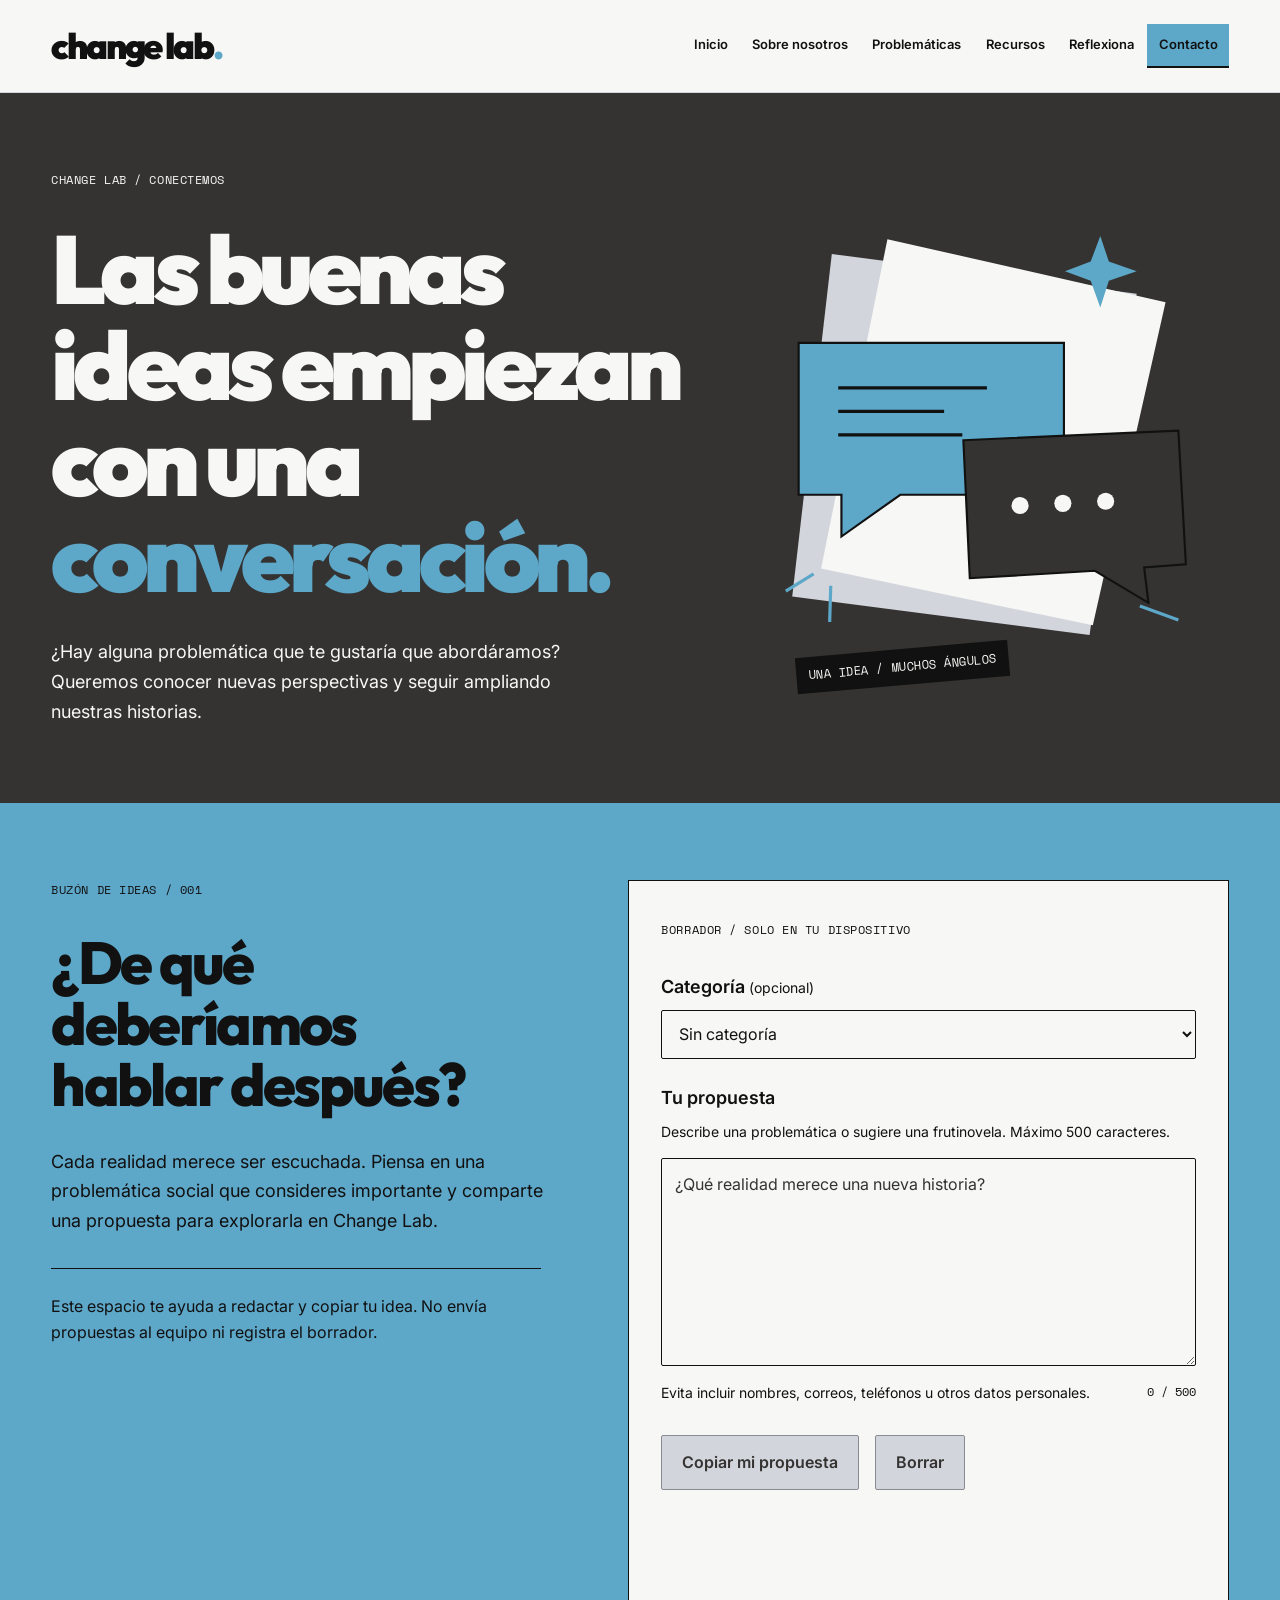
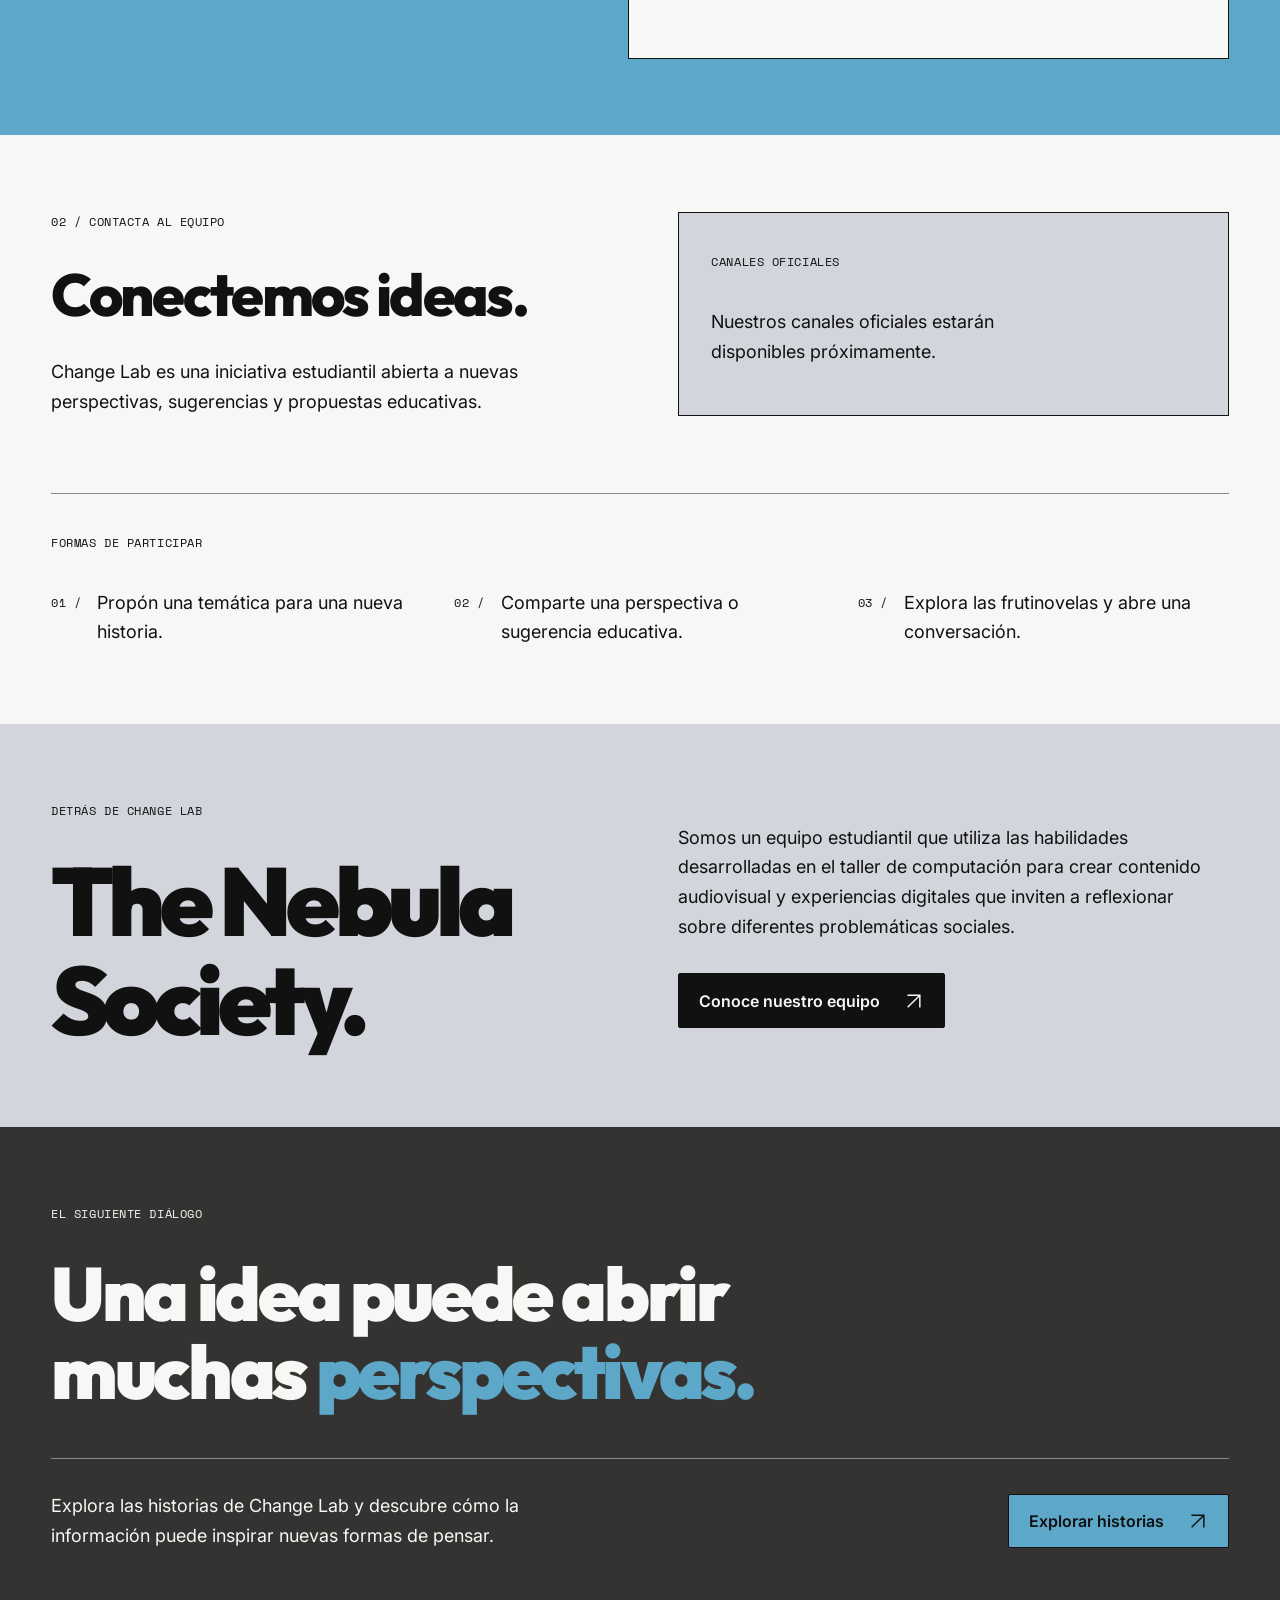
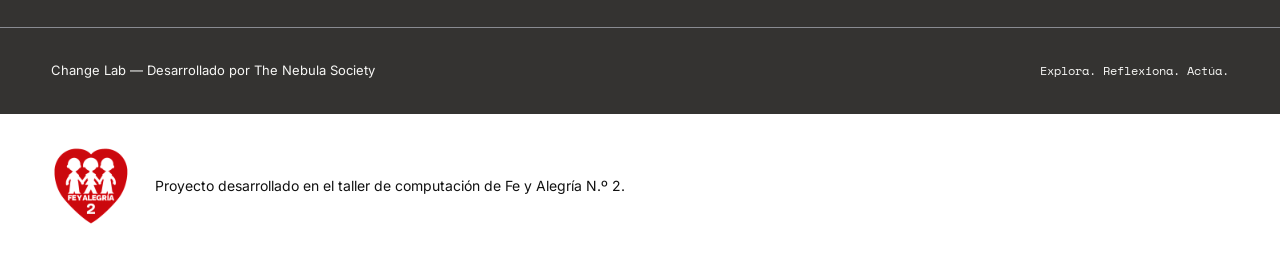
==== contacto.html @ 7f09cd7e "Primera version de Change Lab" ====
﻿<!doctype html>
<html lang="es">
<head>
  <meta charset="utf-8">
  <meta name="viewport" content="width=device-width, initial-scale=1">
  <meta name="description" content="Redacta y copia una propuesta para Change Lab. Un buzón de ideas local y un espacio para conocer futuras formas de participar.">
  <meta name="theme-color" content="#F7F7F5">
  <title>Contacto — Change Lab</title>
  <link rel="preconnect" href="https://fonts.googleapis.com">
  <link rel="preconnect" href="https://fonts.gstatic.com" crossorigin>
  <link href="https://fonts.googleapis.com/css2?family=Inter:wght@400;600&amp;family=Outfit:wght@800;900&amp;family=Space+Mono:wght@400&amp;display=swap" rel="stylesheet">
  <link rel="stylesheet" href="css/styles.css">
  <link rel="stylesheet" href="css/components.css">
  <link rel="stylesheet" href="css/responsive.css">
  <link rel="stylesheet" href="css/contact.css">
  <script type="module" src="js/main.js"></script>
  <script type="module" src="js/contact.js"></script>
</head>
<body>
  <a class="skip-link" href="#contenido">Saltar al contenido</a>
  <header class="site-header">
    <div class="container header-inner">
      <a class="brand" href="index.html" aria-label="Change Lab — Inicio">change lab<span class="brand__dot" aria-hidden="true">.</span></a>
      <button class="menu-toggle" type="button" aria-expanded="false" aria-controls="navegacion" hidden>Menú <svg class="icon" viewBox="0 0 24 24" aria-hidden="true" focusable="false"><path d="M4 6h16M4 12h16M4 18h16"/></svg></button>
      <nav class="site-nav" id="navegacion" aria-label="Navegación principal">
        <a href="index.html">Inicio</a>
        <a href="sobre-nosotros.html">Sobre nosotros</a>
        <a href="problematicas.html">Problemáticas</a>
        <a href="recursos.html">Recursos</a>
        <a href="reflexiona.html">Reflexiona</a>
        <a href="contacto.html" aria-current="page">Contacto</a>
      </nav>
    </div>
  </header>
  <main class="contact" id="contenido" tabindex="-1">
    <section class="surface--dark section-shell contact-hero" aria-labelledby="page-title"><div class="container contact-hero__layout"><div><p class="eyebrow">CHANGE LAB / CONECTEMOS</p><h1 id="page-title">Las buenas ideas empiezan con una <span>conversación.</span></h1><p class="contact-lead">¿Hay alguna problemática que te gustaría que abordáramos? Queremos conocer nuevas perspectivas y seguir ampliando nuestras historias.</p></div>
      <div class="contact-collage" aria-hidden="true"><svg viewBox="0 0 440 480" focusable="false"><path d="m69 59 285 37-44 319-278-36Z" fill="var(--fog)"/><path d="m121 45 260 59-68 302-254-53Z" fill="var(--off-white)"/><path d="M38 142h248v142H133l-55 39v-39H38Z" fill="var(--blue)" stroke="var(--ink)" stroke-width="2"/><path d="m192 233 201-9 7 125-39 3 4 33-50-30-117 7Z" fill="var(--charcoal)" stroke="var(--ink)" stroke-width="2"/><path d="M75 184h139m-139 22h99m-99 22h116" stroke="var(--ink)" stroke-width="3"/><g fill="var(--off-white)"><circle cx="245" cy="294" r="8"/><circle cx="285" cy="292" r="8"/><circle cx="325" cy="290" r="8"/></g><path d="m320 42 8 24 26 9-26 9-8 25-9-25-24-9 24-9Z" fill="var(--blue)"/><path d="m52 358-26 16m42-5-1 34m290-15 36 13" stroke="var(--blue)" stroke-width="3"/></svg><span class="label contact-collage__note">UNA IDEA / MUCHOS ÁNGULOS</span></div>
    </div></section>

    <section class="surface--blue section-shell contact-mailbox" id="buzon" aria-labelledby="mailbox-title"><div class="container contact-mailbox__layout"><div><p class="eyebrow">BUZÓN DE IDEAS / 001</p><h2 id="mailbox-title">¿De qué deberíamos hablar después?</h2><p class="contact-section-copy">Cada realidad merece ser escuchada. Piensa en una problemática social que consideres importante y comparte una propuesta para explorarla en Change Lab.</p><p class="contact-mailbox__explanation">Este espacio te ayuda a redactar y copiar tu idea. No envía propuestas al equipo ni registra el borrador.</p></div>
      <div class="idea-composer" data-idea-mailbox>
        <p class="label idea-composer__label">BORRADOR / SOLO EN TU DISPOSITIVO</p>
        <label for="idea-category">Categoría <span class="idea-optional">(opcional)</span></label>
        <select id="idea-category" data-idea-category><option value="">Sin categoría</option><option>Sociedad y comunidad</option><option>Medio ambiente</option><option>Entorno digital</option><option>Otra temática</option></select>
        <label for="idea-text">Tu propuesta</label>
        <p class="idea-help" id="idea-help">Describe una problemática o sugiere una frutinovela. Máximo 500 caracteres.</p>
        <textarea id="idea-text" data-idea-text rows="7" maxlength="500" aria-describedby="idea-help idea-privacy idea-count" placeholder="¿Qué realidad merece una nueva historia?" autocomplete="off"></textarea>
        <div class="idea-meta"><p class="idea-help" id="idea-privacy">Evita incluir nombres, correos, teléfonos u otros datos personales.</p><output id="idea-count" data-idea-count for="idea-text" aria-live="off">Máximo 500 caracteres</output></div>
        <p class="idea-no-script" data-idea-fallback>Puedes redactar aquí y copiar manualmente tu texto. Los botones y el contador se activan con JavaScript.</p>
        <div class="idea-tools"><button type="button" class="button" data-idea-copy disabled>Copiar mi propuesta</button><button type="button" class="button button--secondary" data-idea-clear disabled>Borrar</button></div>
        <p class="idea-status" data-idea-status role="status" aria-live="polite" aria-atomic="true"></p>
        <p class="idea-limit-announcement" data-idea-limit role="status" aria-live="polite" aria-atomic="true"></p>
      </div>
    </div></section>

    <section class="container section-shell contact-channels" aria-labelledby="channels-title"><div class="contact-channels__layout"><div><p class="eyebrow">02 / CONTACTA AL EQUIPO</p><h2 id="channels-title">Conectemos ideas.</h2><p class="contact-section-copy">Change Lab es una iniciativa estudiantil abierta a nuevas perspectivas, sugerencias y propuestas educativas.</p></div><div class="official-channels" data-contact-channels><p class="label">CANALES OFICIALES</p><p data-channels-pending>Nuestros canales oficiales estarán disponibles próximamente.</p><ul class="official-channels__list" data-channels-list hidden></ul></div></div>
      <div class="contact-participate"><p class="label">FORMAS DE PARTICIPAR</p><ul><li><span class="label" aria-hidden="true">01 /</span><p>Propón una temática para una nueva historia.</p></li><li><span class="label" aria-hidden="true">02 /</span><p>Comparte una perspectiva o sugerencia educativa.</p></li><li><span class="label" aria-hidden="true">03 /</span><p>Explora las frutinovelas y abre una conversación.</p></li></ul></div>
    </section>

    <section class="surface--fog section-shell contact-team" aria-labelledby="team-title"><div class="container contact-team__layout"><div><p class="eyebrow">DETRÁS DE CHANGE LAB</p><h2 id="team-title">The Nebula Society<span>.</span></h2></div><div><p>Somos un equipo estudiantil que utiliza las habilidades desarrolladas en el taller de computación para crear contenido audiovisual y experiencias digitales que inviten a reflexionar sobre diferentes problemáticas sociales.</p><a class="button" href="sobre-nosotros.html">Conoce nuestro equipo <svg class="icon" viewBox="0 0 24 24" aria-hidden="true" focusable="false"><path d="M5 19 19 5M5 5h14v14"/></svg></a></div></div></section>

    <section class="surface--dark section-shell contact-closing" aria-labelledby="closing-title"><div class="container"><p class="eyebrow">EL SIGUIENTE DIÁLOGO</p><h2 id="closing-title">Una idea puede abrir muchas <span>perspectivas.</span></h2><div class="contact-closing__bottom"><p>Explora las historias de Change Lab y descubre cómo la información puede inspirar nuevas formas de pensar.</p><a class="button button--primary" href="problematicas.html">Explorar historias <svg class="icon" viewBox="0 0 24 24" aria-hidden="true" focusable="false"><path d="M5 19 19 5M5 5h14v14"/></svg></a></div></div></section>
  </main>
  <footer class="site-footer">
    <div class="container footer-inner">
      <p>Change Lab — Desarrollado por The Nebula Society</p>
      <p class="footer-note">Explora. Reflexiona. Actúa.</p>
    </div>
    <div class="institution-credit"><div class="container institution-credit__inner"><img src="assets/images/identidad/logo-fya-web.webp" width="800" height="800" loading="lazy" decoding="async" alt="Fe y Alegría N.º 2"><p>Proyecto desarrollado en el taller de computación de Fe y Alegría N.º 2.</p></div></div>
  </footer>
</body>
</html>
---- css/styles.css ----
﻿/* CHANGE LAB — tokens oficiales y fundamentos. */
:root {
  color-scheme: light;
  --blue: #5DA7C9;
  --fog: #D3D5DD;
  --charcoal: #343331;
  --off-white: #F7F7F5;
  --ink: #111111;
  --color-bg: var(--off-white);
  --color-surface: var(--off-white);
  --color-surface-muted: var(--fog);
  --color-surface-accent: var(--blue);
  --color-surface-dark: var(--charcoal);
  --color-text: var(--ink);
  --color-muted: var(--charcoal);
  --color-on-accent: var(--ink);
  --color-on-dark: var(--off-white);
  --color-border: #898B91;
  --color-border-subtle: var(--fog);
  --color-focus: var(--ink);
  --font-body: 'Inter', 'Segoe UI', Arial, sans-serif;
  --font-display: 'Outfit', 'Arial Black', 'Segoe UI', sans-serif;
  --font-label: 'Space Mono', Consolas, monospace;
  --text-label: clamp(.6875rem, .65rem + .15vw, .8125rem);
  --text-body: clamp(1rem, .95rem + .25vw, 1.125rem);
  --text-title: clamp(2.75rem, 1.6rem + 5vw, 6.5rem);
  --radius-sm: .125rem;
  --radius-md: .25rem;
  --shadow-card: .375rem .375rem 0 var(--fog);
  --space-1: .5rem;
  --space-2: 1rem;
  --space-3: 1.5rem;
  --space-4: 2rem;
  --space-5: 3rem;
  --space-6: clamp(3rem, 6vw, 5rem);
  --space-7: clamp(4rem, 8vw, 7rem);
  --content-width: 84rem;
  --page-gutter: clamp(1.25rem, 4vw, 4rem);
  --motion-fast: 160ms;
}
* { box-sizing: border-box; }
body { margin: 0; min-height: 100vh; min-height: 100svh; display: flex; flex-direction: column; background: var(--color-bg); color: var(--color-text); font-family: var(--font-body); font-size: var(--text-body); line-height: 1.65; }
a { color: inherit; text-underline-offset: .25em; text-decoration-thickness: .08em; }
a:hover { text-decoration-thickness: .14em; }
button { font: inherit; }
:focus-visible { outline: 3px solid var(--color-focus); outline-offset: 5px; }
[hidden] { display: none !important; }
::selection { background: var(--ink); color: var(--off-white); }
.container { width: min(calc(100% - var(--page-gutter) * 2), var(--content-width)); margin-inline: auto; }
main { flex: 1; }
main:focus { outline: none; }
h1, h2, h3, p { margin: 0; }
h1, h2, h3, .section-heading { font-family: var(--font-display); font-weight: 800; line-height: 1.03; letter-spacing: -.045em; text-wrap: balance; }
h1 { max-width: 18ch; font-size: var(--text-title); overflow-wrap: anywhere; }
h2, .section-heading { font-size: clamp(2rem, 1.3rem + 3vw, 4rem); }
h3 { font-size: clamp(1.375rem, 1.1rem + 1vw, 2rem); }
.hero { padding-block: var(--space-6) var(--space-7); }
.eyebrow, .label { font-family: var(--font-label); font-size: var(--text-label); font-weight: 400; line-height: 1.6; letter-spacing: .045em; text-transform: uppercase; }
.eyebrow { margin-bottom: var(--space-4); }
.hero__slogan { margin-top: var(--space-3); font-family: var(--font-display); font-size: clamp(1.625rem, 1.25rem + 1.8vw, 3rem); font-weight: 800; line-height: 1.12; letter-spacing: -.035em; text-wrap: balance; }
.hero__description { max-width: 52ch; margin-top: var(--space-4); color: var(--color-muted); }
.hero .button { margin-top: var(--space-4); }
.hero--home { display: grid; gap: var(--space-5); }
.hero--home h1 { font-size: clamp(4rem, 2.5rem + 7vw, 10rem); font-weight: 900; letter-spacing: -.065em; }
.hero__copy { min-width: 0; }
/* Área reservada para fotografías autorizadas, sin solicitudes de imágenes vacías. */
.hero__visual { position: relative; min-height: 17rem; aspect-ratio: 4 / 3; background: var(--fog); border: 1px solid var(--color-border); isolation: isolate; }
.hero__visual::before { content: ''; position: absolute; inset: 12% -1px -1px 24%; background: var(--blue); clip-path: polygon(18% 0, 100% 10%, 100% 100%, 0 100%); z-index: -1; }
.hero__visual::after { content: ''; position: absolute; width: 30%; height: 1px; top: 10%; left: 7%; background: var(--ink); transform: rotate(-8deg); }
.hero__visual-note { position: absolute; inset: auto var(--space-3) var(--space-3); font-family: var(--font-label); font-size: var(--text-label); line-height: 1.6; }
.documentary-image { display: block; width: 100%; height: 100%; object-fit: cover; filter: grayscale(1); }
.collage-cutout { position: absolute; inset: auto 0 0 auto; max-width: 75%; max-height: 90%; object-fit: contain; }
/* Superficies reutilizables: cada variante define también el color del texto. */
.surface--blue { background: var(--blue); color: var(--ink); --color-muted: var(--ink); }
.surface--fog { background: var(--fog); color: var(--ink); --color-muted: var(--charcoal); }
.surface--paper { background: var(--off-white); color: var(--ink); --color-muted: var(--charcoal); }
.surface--dark { background: var(--charcoal); color: var(--off-white); --color-muted: var(--off-white); --color-focus: var(--off-white); }
.section-shell { padding-block: var(--space-6); }
@media (prefers-reduced-motion: reduce) {
  *, *::before, *::after { animation: none !important; transition: none !important; scroll-behavior: auto !important; }
}
---- css/components.css ----
﻿.skip-link { position: absolute; z-index: 10; top: var(--space-2); left: var(--space-2); padding: var(--space-2); background: var(--ink); color: var(--off-white); transform: translateY(-200%); }
.skip-link:focus { transform: translateY(0); outline-color: var(--blue); }
.site-header { border-bottom: 1px solid var(--color-border-subtle); background: var(--off-white); }
.header-inner { display: flex; flex-wrap: wrap; align-items: center; justify-content: space-between; gap: var(--space-3); padding-block: var(--space-3); }
.brand { display: inline-flex; align-items: center; min-height: 44px; font-family: var(--font-display); font-weight: 900; font-size: clamp(1.75rem, 1.5rem + 1vw, 2.25rem); line-height: 1; letter-spacing: -.06em; text-decoration: none; white-space: nowrap; }
.brand__dot { color: var(--blue); }
.site-nav { width: 100%; display: flex; flex-direction: column; gap: var(--space-1); }
.site-nav a { display: flex; align-items: center; min-height: 44px; padding: .5rem .7rem; border-bottom: 2px solid transparent; text-decoration: none; font-size: .8125rem; font-weight: 600; transition: background var(--motion-fast), border-color var(--motion-fast); }
.site-nav a:hover { background: var(--fog); border-color: var(--ink); }
.site-nav a[aria-current=page] { background: var(--blue); color: var(--ink); border-color: var(--ink); }
.menu-toggle { display: inline-flex; gap: var(--space-2); align-items: center; min-height: 44px; padding: .5rem .875rem; border: 1px solid var(--ink); border-radius: var(--radius-sm); background: transparent; color: var(--ink); cursor: pointer; }
.menu-toggle:hover { background: var(--fog); }
.icon { width: 1.25rem; height: 1.25rem; flex: 0 0 auto; fill: none; stroke: currentColor; stroke-width: 1.75; stroke-linecap: square; stroke-linejoin: miter; }
.button { display: inline-flex; align-items: center; justify-content: space-between; gap: var(--space-3); max-width: 100%; min-height: 48px; padding: .9rem 1.25rem; border: 1px solid var(--ink); border-radius: var(--radius-sm); background: var(--ink); color: var(--off-white); font-size: clamp(.875rem, .8rem + .25vw, 1rem); font-weight: 600; line-height: 1.5; text-decoration: none; cursor: pointer; transition: background var(--motion-fast), color var(--motion-fast); }
.button:hover { background: var(--charcoal); }
.button--primary { background: var(--blue); color: var(--ink); }
.button--primary:hover { background: var(--ink); color: var(--off-white); }
.button--secondary { background: var(--off-white); color: var(--ink); }
.button--secondary:hover { background: var(--fog); }
.text-link { font-weight: 600; text-decoration: underline; }
.text-link:hover { text-decoration-style: double; }
.label { display: inline-block; }
.label--boxed { padding: .35rem .6rem; border: 1px solid currentColor; }
.card { min-width: 0; padding: var(--space-4); border: 1px solid var(--color-border); border-radius: var(--radius-md); background: var(--color-surface); color: var(--ink); }
a.card { display: block; text-decoration: none; transition: box-shadow var(--motion-fast); }
a.card:hover { box-shadow: var(--shadow-card); }
a.card:hover .card__title { text-decoration: underline; text-underline-offset: .15em; }
.card__title { margin-bottom: var(--space-2); }
.card__description { color: var(--charcoal); }
.site-footer { background: var(--charcoal); color: var(--off-white); --color-focus: var(--off-white); }
.footer-inner { display: flex; flex-direction: column; gap: var(--space-2); padding-block: var(--space-4); font-size: .8125rem; }
.footer-note { font-family: var(--font-label); font-size: var(--text-label); }
@media (forced-colors: active) { .site-nav a[aria-current=page] { border: 2px solid LinkText; } .brand__dot { color: LinkText; } }


/* Reconocimiento institucional: una franja blanca independiente por página. */
.institution-credit { background: #FFFFFF; color: var(--ink); }
.institution-credit__inner { display: flex; align-items: center; gap: var(--space-3); padding-block: var(--space-4); }
.institution-credit img { display: block; flex: 0 0 auto; width: clamp(3.5rem, 8vw, 5rem); height: auto; aspect-ratio: 1; object-fit: contain; }
.institution-credit p { min-width: 0; max-width: 60ch; font-size: .875rem; line-height: 1.6; }
---- css/responsive.css ----
﻿/* Mobile-first: mantener 64rem alineado con navigation.js. */
@media (min-width: 40rem) {
  .footer-inner { flex-direction: row; justify-content: space-between; align-items: baseline; }
  .hero__visual { max-width: 35rem; }
}
@media (min-width: 64rem) {
  .header-inner { flex-wrap: nowrap; }
  .site-nav { width: auto; flex-direction: row; gap: .125rem; }
  .menu-toggle { display: none; }
  .hero--home { grid-template-columns: minmax(0, 1.35fr) minmax(0, 1fr); align-items: center; gap: var(--space-4); }
  .hero--home .eyebrow { max-width: 40ch; }
  .hero__visual { margin-top: var(--space-6); transform: rotate(-2deg); }
}
---- css/contact.css ----
﻿/* Contacto: identidad compartida, composición y buzón aislados. */
.contact h2 { max-width: 21ch; }
.contact-hero__layout { display: grid; gap: var(--space-5); align-items: center; }
.contact-hero__layout > * { min-width: 0; }
.contact-hero h1 { max-width: 15ch; font-size: clamp(3rem, 1.6rem + 5.5vw, 7rem); font-weight: 900; line-height: 1; letter-spacing: -.06em; }
.contact-hero h1 span { color: var(--blue); }
.contact-lead { max-width: 48ch; margin-top: var(--space-4); }
.contact-collage { width: min(100%, 30rem); position: relative; justify-self: center; }
.contact-collage svg { display: block; width: 100%; height: auto; }
.contact-collage__note { position: absolute; bottom: 4%; left: 8%; padding: .5rem .75rem; background: var(--ink); color: var(--off-white); transform: rotate(-5deg); }
.contact-mailbox__layout { display: grid; gap: var(--space-5); align-items: start; }
.contact-section-copy { max-width: 49ch; margin-top: var(--space-4); }
.contact-mailbox__explanation { max-width: 49ch; margin-top: var(--space-4); padding-top: var(--space-3); border-top: 1px solid var(--ink); font-size: 1rem; }
.idea-composer { min-width: 0; padding: var(--space-3); border: 1px solid var(--ink); background: var(--off-white); color: var(--ink); }
.idea-composer__label { margin-bottom: var(--space-4); }
.idea-composer label { display: block; font-weight: 600; margin-bottom: var(--space-1); }
.idea-optional { font-weight: 400; font-size: .875rem; }
.idea-composer select, .idea-composer textarea { display: block; width: 100%; min-width: 0; border: 1px solid var(--ink); border-radius: var(--radius-sm); padding: .8rem; font: inherit; font-size: 1rem; line-height: 1.6; color: var(--ink); background: var(--off-white); }
.idea-composer select { min-height: 48px; margin-bottom: var(--space-3); }
.idea-composer textarea { resize: vertical; min-height: 13rem; margin-top: var(--space-2); }
.idea-composer textarea::placeholder { color: var(--charcoal); opacity: 1; }
.idea-help { font-size: .875rem; line-height: 1.5; }
.idea-meta { display: flex; flex-wrap: wrap; justify-content: space-between; align-items: start; gap: var(--space-2); margin-top: var(--space-2); }
.idea-meta .idea-help { flex: 1 1 15rem; }
.idea-meta output { font-family: var(--font-label); font-size: .75rem; white-space: nowrap; }
.idea-tools { display: flex; flex-wrap: wrap; gap: var(--space-2); margin-top: var(--space-4); }
.idea-tools .button:disabled { background: var(--fog); color: var(--charcoal); cursor: not-allowed; border-color: var(--color-border); }
.idea-status { min-height: 7rem; margin-top: var(--space-3); font-size: .875rem; line-height: 1.65; }
.idea-no-script { margin-top: var(--space-3); font-size: .875rem; }
.idea-limit-announcement { position: absolute; width: 1px; height: 1px; overflow: hidden; clip-path: inset(50%); white-space: nowrap; }
.contact-channels__layout { display: grid; gap: var(--space-5); }
.official-channels { min-width: 0; border: 1px solid var(--ink); padding: var(--space-4); background: var(--fog); }
.official-channels > p + p { margin-top: var(--space-4); max-width: 34ch; }
.official-channels__list { padding: 0; margin: var(--space-4) 0 0; list-style: none; }
.official-channels__list li + li { margin-top: var(--space-4); }
.official-channels__list .label { display: block; }
.official-channels__list a { display: inline-flex; align-items: center; min-height: 44px; overflow-wrap: anywhere; max-width: 100%; }
.contact-participate { border-top: 1px solid var(--color-border); padding-top: var(--space-4); margin-top: var(--space-6); }
.contact-participate ul { display: grid; gap: var(--space-4); padding: 0; margin: var(--space-4) 0 0; list-style: none; }
.contact-participate li { display: flex; align-items: start; gap: var(--space-2); }
.contact-participate li .label { white-space: nowrap; line-height: 2.3; }
.contact-participate li p { max-width: 30ch; }
.contact-team__layout { display: grid; gap: var(--space-5); align-items: center; }
.contact-team h2 { max-width: 13ch; font-size: clamp(3.5rem, 2rem + 5vw, 7rem); font-weight: 900; letter-spacing: -.06em; overflow-wrap: anywhere; }
.contact-team h2 span { color: var(--ink); }
.contact-team .button { margin-top: var(--space-4); }
.contact-team p:not(.eyebrow) { max-width: 49ch; }
.contact-closing { border-bottom: 1px solid var(--color-border); }
.contact-closing h2 { max-width: 19ch; font-size: clamp(2.75rem, 1.5rem + 4vw, 6rem); font-weight: 900; }
.contact-closing h2 span { color: var(--blue); }
.contact-closing__bottom { display: flex; flex-direction: column; align-items: flex-start; gap: var(--space-4); padding-top: var(--space-4); margin-top: var(--space-5); border-top: 1px solid var(--color-border); }
.contact-closing__bottom p { max-width: 44ch; }
@media (min-width: 40rem) { .idea-composer { padding: var(--space-4); } }
@media (min-width: 64rem) {
  .contact-hero__layout { grid-template-columns: minmax(0, 1.4fr) minmax(0, 1fr); }
  .contact-mailbox__layout { grid-template-columns: minmax(0, 1fr) minmax(0, 1.2fr); gap: var(--space-6); }
  .contact-channels__layout, .contact-team__layout { grid-template-columns: repeat(2, minmax(0, 1fr)); gap: var(--space-6); }
  .contact-participate ul { grid-template-columns: repeat(3, minmax(0, 1fr)); }
  .contact-closing__bottom { flex-direction: row; align-items: center; justify-content: space-between; }
  .contact-closing__bottom .button { flex-shrink: 0; }
}
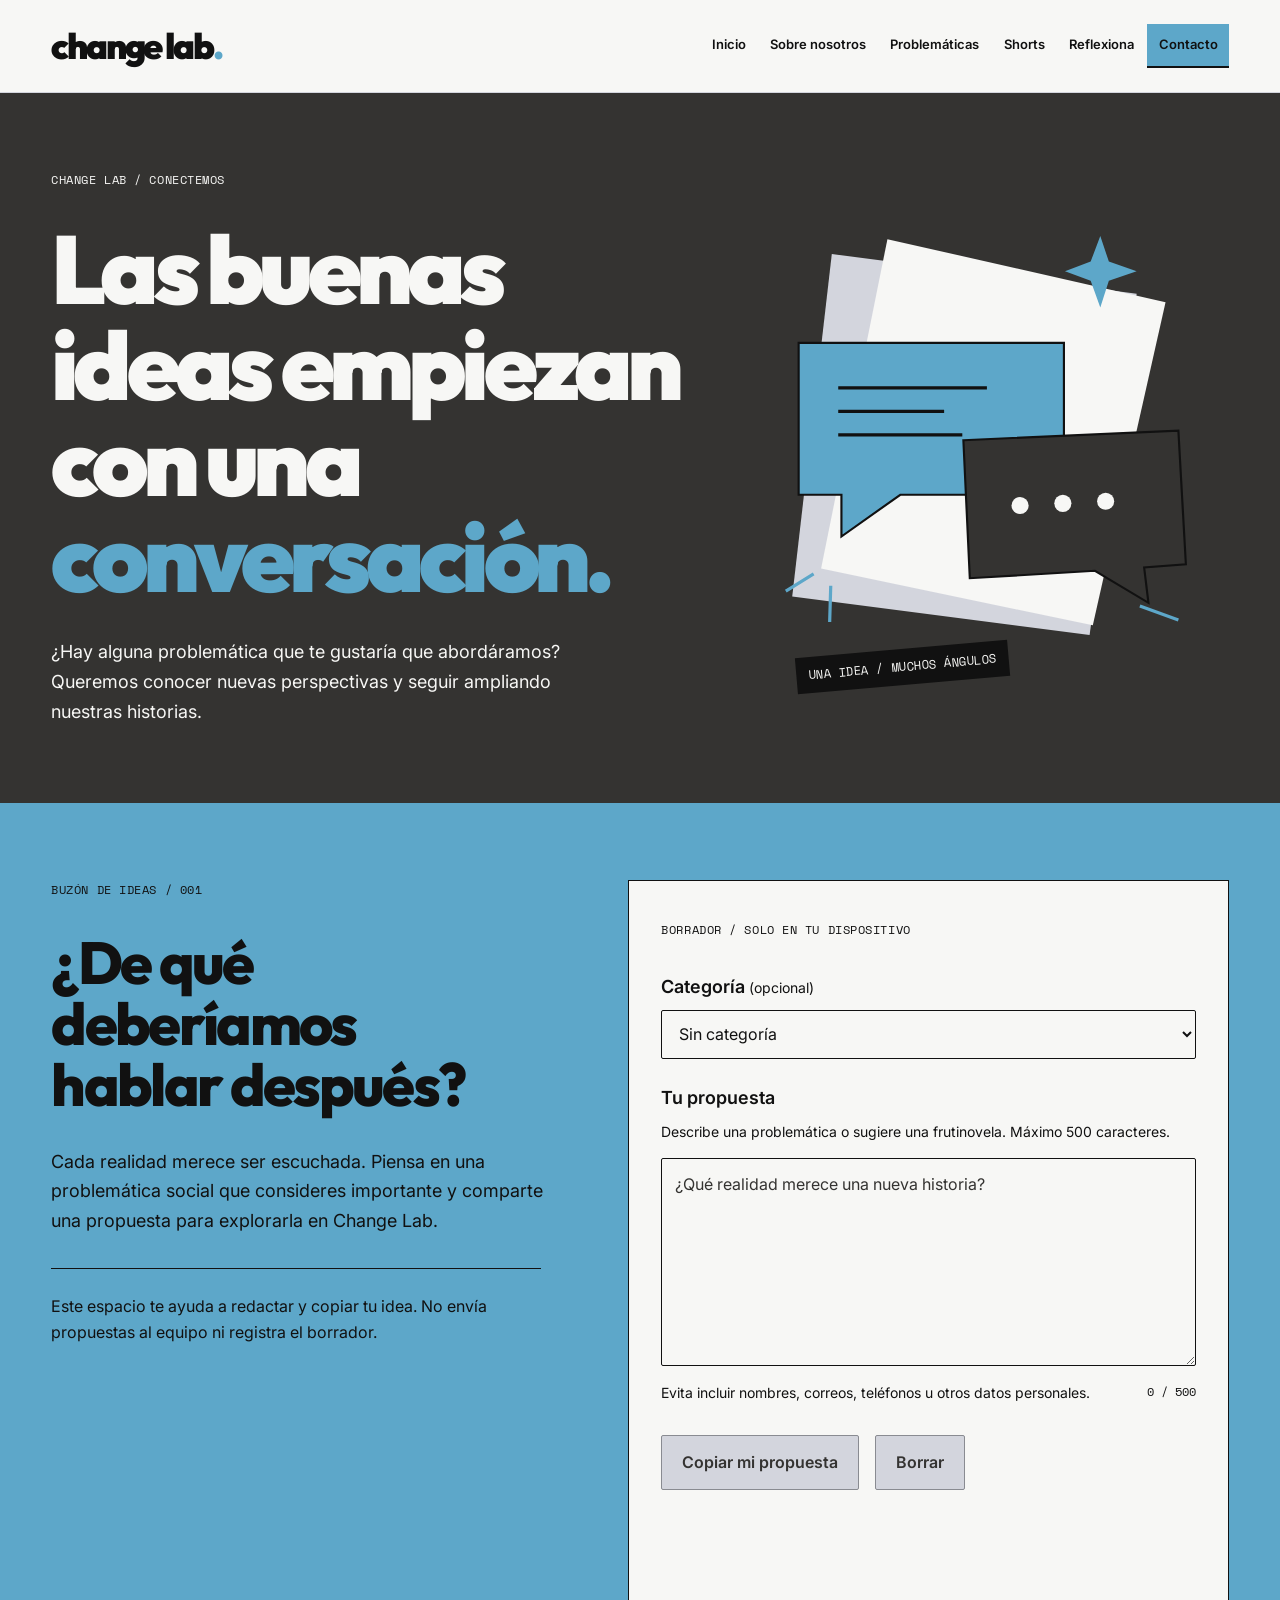
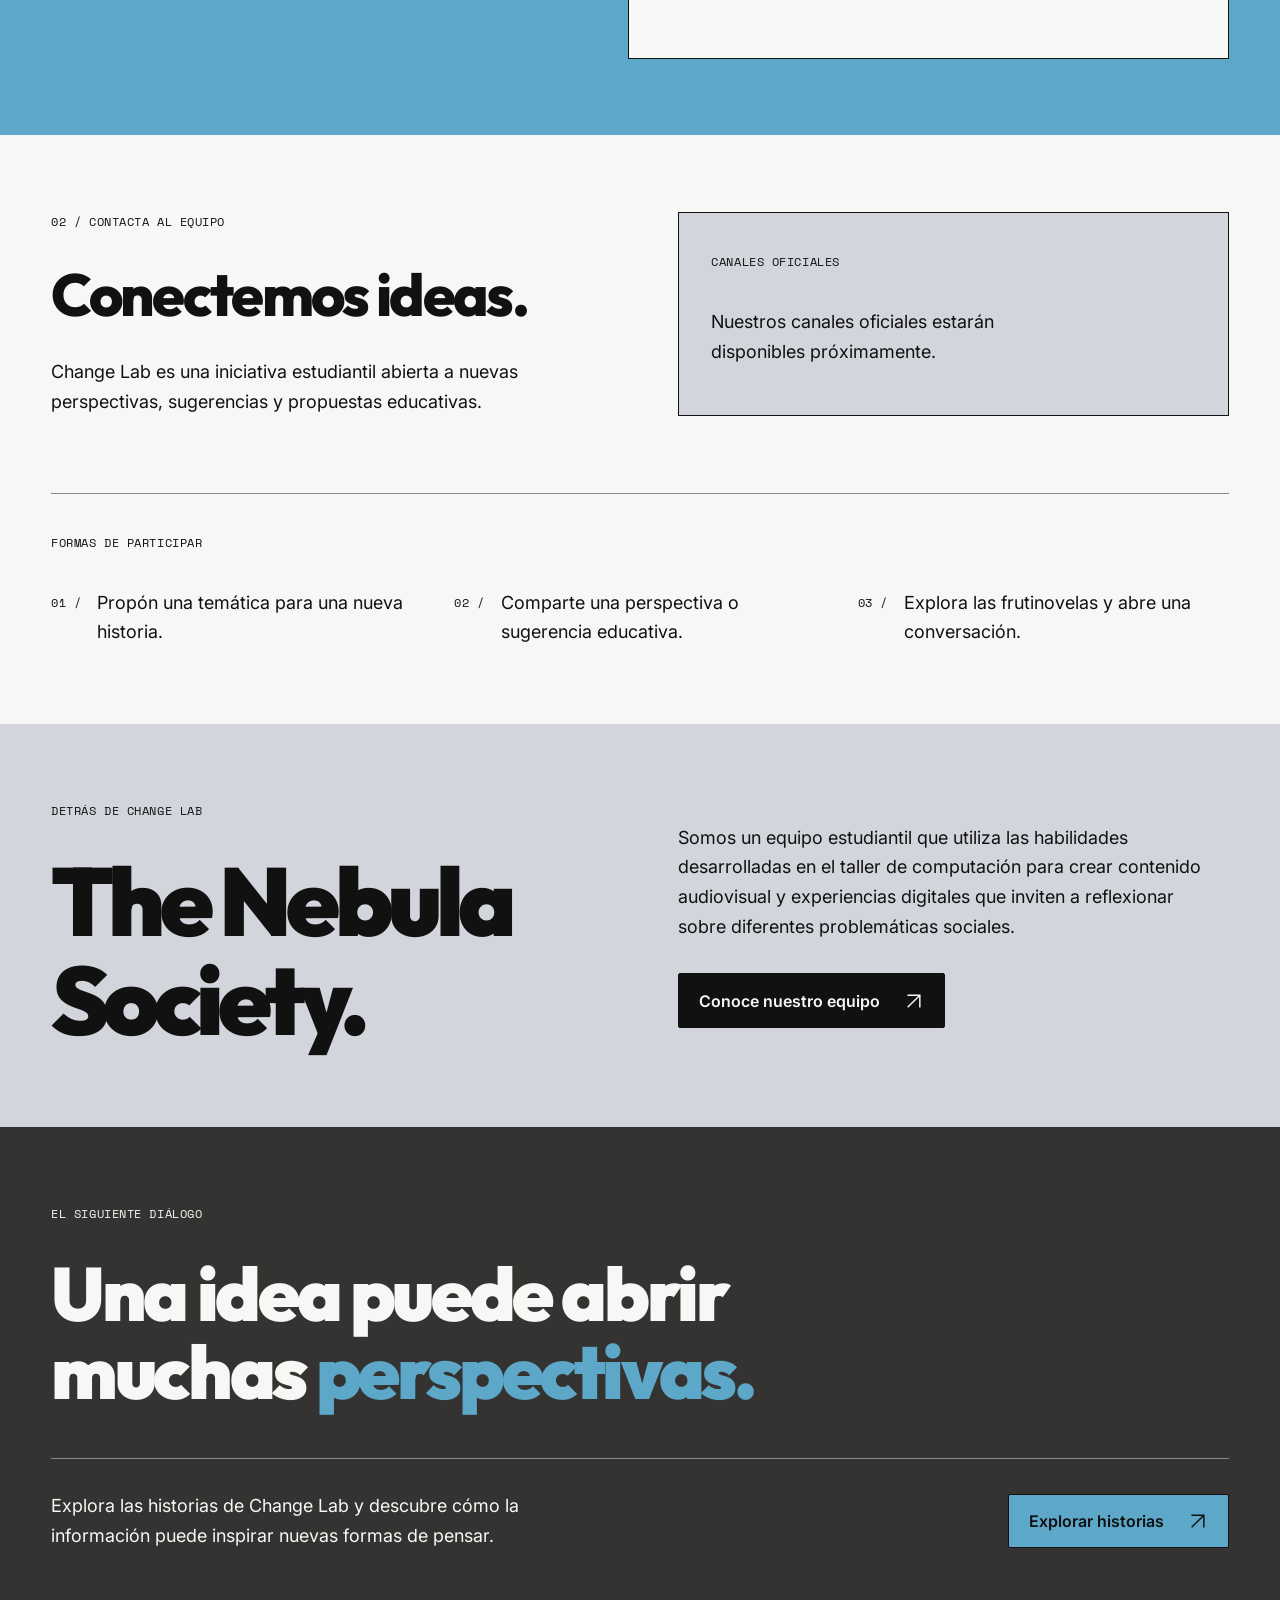
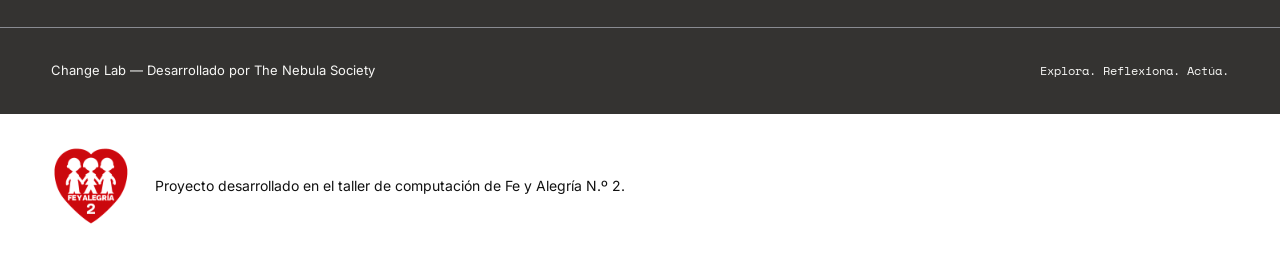
==== commit 27fa49c9: "Mejorar Change Lab Shorts estilo Reels" ====
--- a/contacto.html
+++ b/contacto.html
@@ -26,7 +26,7 @@
         <a href="index.html">Inicio</a>
         <a href="sobre-nosotros.html">Sobre nosotros</a>
         <a href="problematicas.html">Problemáticas</a>
-        <a href="recursos.html">Recursos</a>
+        <a href="shorts.html">Shorts</a>
         <a href="reflexiona.html">Reflexiona</a>
         <a href="contacto.html" aria-current="page">Contacto</a>
       </nav>
